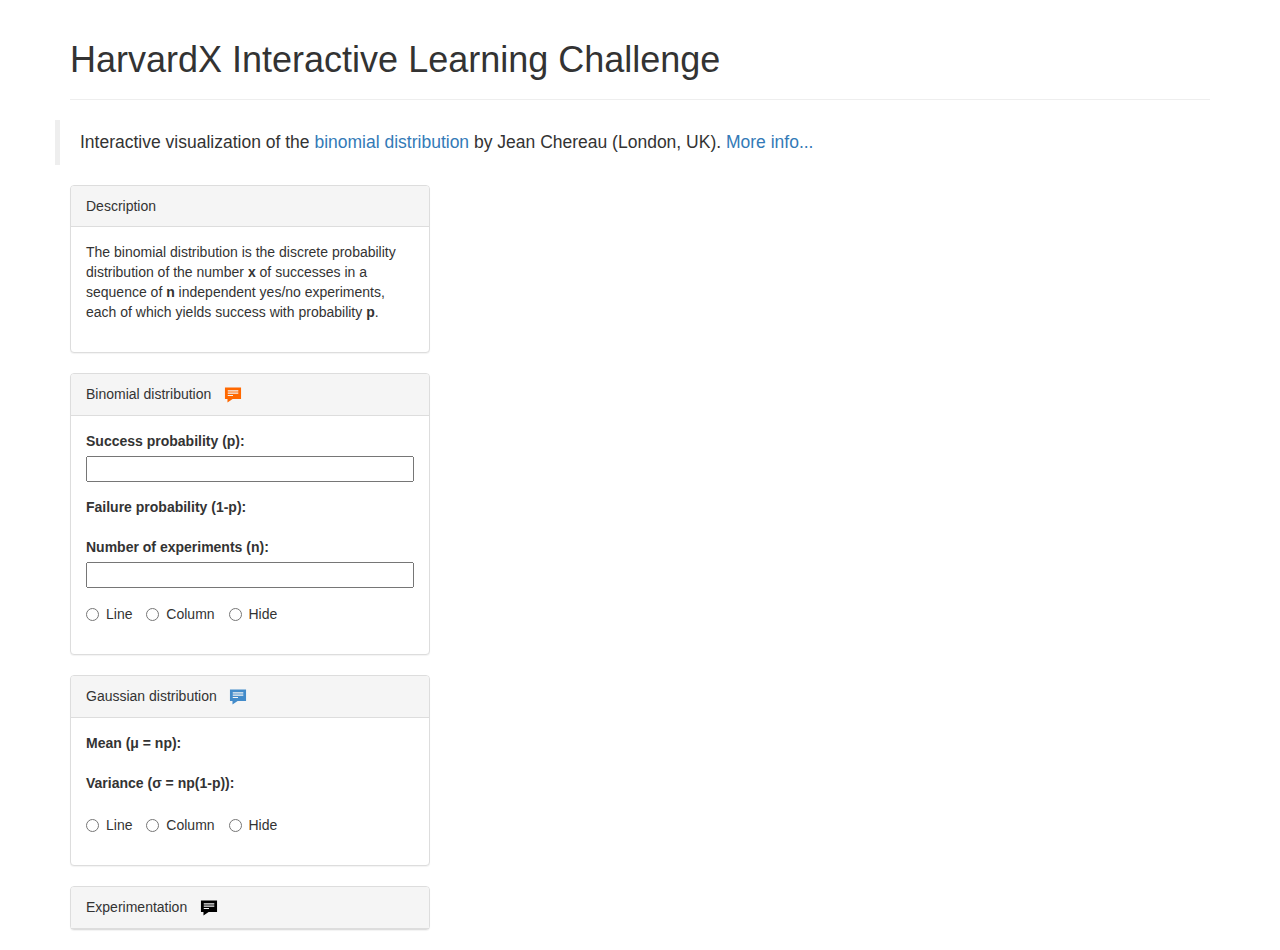
==== projects/harvardx/index.html @ 64bbd00e "Minor changes" ====
<!DOCTYPE html>
<html lang="en">
<head>
    <meta charset="utf-8">
    <meta http-equiv="X-UA-Compatible" content="IE=edge">
    <meta name="viewport" content="width=device-width, initial-scale=1">
    <meta name="author" content="Jean Chereau">
    <meta name="description" content="The binomial distribution is the discrete probability distribution of the number x of successes in a sequence of n independent yes/no experiments, each of which yields success with probability p.">
    <meta name="keywords" content="statistic,probability,binomial,gaussian,distribution,mass,function,cumulative,density,mean,variance">
    <title>HarvardX Interactive Learning Challenge</title>
    <link href="//maxcdn.bootstrapcdn.com/bootstrap/3.2.0/css/bootstrap.min.css" rel="stylesheet" />
    <link href="//cdn.kendostatic.com/2014.2.1008/styles/kendo.common.min.css" rel="stylesheet" />
    <link href="//cdn.kendostatic.com/2014.2.1008/styles/kendo.common-bootstrap.min.css" rel="stylesheet" />
    <link href="//cdn.kendostatic.com/2014.2.1008/styles/kendo.bootstrap.min.css" rel="stylesheet" />
    <link href="//cdn.kendostatic.com/2014.2.1008/styles/kendo.bootstrap.mobile.min.css" rel="stylesheet" />
    <link href="//cdn.kendostatic.com/2014.2.1008/styles/kendo.dataviz.min.css" rel="stylesheet" />
    <link href="//cdn.kendostatic.com/2014.2.1008/styles/kendo.dataviz.bootstrap.min.css" rel="stylesheet" />
    <!-- HTML5 Shim and Respond.js IE8 support of HTML5 elements and media queries -->
    <!-- WARNING: Respond.js doesn't work if you view the page via file:// -->
    <!--[if lt IE 9]>
    <script src="//oss.maxcdn.com/html5shiv/3.7.2/html5shiv.min.js"></script>
    <script src="//oss.maxcdn.com/respond/1.4.2/respond.min.js"></script>
    <![endif]-->
    <script src="//code.jquery.com/jquery-1.11.1.min.js"></script>
    <script src="//maxcdn.bootstrapcdn.com/bootstrap/3.2.0/js/bootstrap.min.js"></script>
    <script src="//cdn.mathjax.org/mathjax/latest/MathJax.js?config=TeX-AMS-MML_HTMLorMML"></script>
    <!-- use http://www.telerik.com/download/custom-download -->
    <script src="//cdn.kendostatic.com/2014.2.1008/js/kendo.core.min.js"></script>
    <script src="//cdn.kendostatic.com/2014.2.1008/js/kendo.data.min.js"></script>
    <script src="//cdn.kendostatic.com/2014.2.1008/js/kendo.binder.min.js"></script>
    <script src="//cdn.kendostatic.com/2014.2.1008/js/kendo.progressbar.min.js"></script>
    <script src="//cdn.kendostatic.com/2014.2.1008/js/kendo.userevents.min.js"></script>
    <script src="//cdn.kendostatic.com/2014.2.1008/js/kendo.draganddrop.min.js"></script>
    <script src="//cdn.kendostatic.com/2014.2.1008/js/kendo.slider.min.js"></script>
    <!--script src="//cdn.kendostatic.com/2014.2.1008/js/kendo.popup.min.js"></script>
    <script src="//cdn.kendostatic.com/2014.2.1008/js/kendo.tooltip.min.js"></script-->
    <script src="//cdn.kendostatic.com/2014.2.1008/js/kendo.dataviz.core.min.js"></script>
    <script src="//cdn.kendostatic.com/2014.2.1008/js/kendo.dataviz.canvas.min.js"></script>
    <script src="//cdn.kendostatic.com/2014.2.1008/js/kendo.dataviz.svg.min.js"></script>
    <script src="//cdn.kendostatic.com/2014.2.1008/js/kendo.dataviz.themes.min.js"></script>
    <script src="//cdn.kendostatic.com/2014.2.1008/js/kendo.dataviz.chart.min.js"></script>
    <script src="//cdn.kendostatic.com/2014.2.1008/js/kendo.dataviz.vml.min.js"></script>
    <!--script src="//cdn.kendostatic.com/2014.2.1008/js/kendo.all.min.js"></script-->
    <script src="main.js"></script>
    <style>
        /*See http://css-tricks.com/svg-sprites-use-better-icon-fonts/ */
        .hide {
            display: none;
        }
        .icon-tooltip {
            display: inline-block;
            width: 20px;
            height: 20px;
            vertical-align: middle;
        }
        .binomial {
            fill: #ff6800;
        }
        .gaussian {
            fill: #428BCA;
        }
        .experimentation {
            fill: #000000;
        }
        .panel-heading a {
            cursor: pointer;
            outline: none;
        }
    </style>
</head>
<body>
<svg xmlns="http://www.w3.org/2000/svg" class="hide">
    <defs>
        <g id="icon-tooltip">
            <path id="speech-bubble-11-icon" d="M50,64.991v293.682h64.501v88.336l131.978-88.336H462V64.991H50z M256,283.567H121.841v-30H256 V283.567z M391.841,223.567h-270v-30h270V223.567z M391.841,163.567h-270v-30h270V163.567z"/>
         </g>
    </defs>
</svg>
<div class="container">
    <div class="page-header">
        <h1>HarvardX Interactive Learning Challenge</h1>
    </div>
    <div class="row">
        <blockquote>
            <p>Interactive visualization of the <a href="//en.wikipedia.org/wiki/Binomial_distribution">binomial distribution</a> by Jean Chereau (London, UK). <a href="//databits.io/challenges">More info...</a></p>
        </blockquote>
    </div>
    <div class="row">
        <div class="col-sm-4 area">
            <div id="description" class="panel panel-default">
                <div class="panel-heading">Description</div>
                <div class="panel-body k-content">
                    <div class="form-group">
                        <p>The binomial distribution is the discrete probability distribution of the number <strong>x</strong> of successes in a sequence of <strong>n</strong> independent yes/no experiments, each of which yields success with probability <strong>p</strong>.</p>
                    </div>
                    <div class="form-group">
                        <p><div id="progress" data-role="progressbar" data-type="percent" data-animation="false" data-bind="value:progress"  style="width:100%"></div></p>
                    </div>
                </div>
            </div>
            <div id="binomial" class="panel panel-default">
                <div class="panel-heading">
                    <span>Binomial distribution</span>&nbsp;&nbsp;
                    <a tabindex="0" title="Binomial formula">
                        <svg viewBox="0 0 512 512" class="icon-tooltip binomial" xmlns="http://www.w3.org/2000/svg" xmlns:xlink="http://www.w3.org/1999/xlink">
                            <use xlink:href="#icon-tooltip"></use>
                        </svg>
                        <div class="hide">
                            <div class="content">
                                <p>The orange series on the charts are calculated using the following formula:</p>
                                <span class="MathJax_Preview">[P(X=x) = {n \choose x} p^x (1-p)^{n-x}]</span>
                                <script type="math/tex; mode=display">P(X=x) = {n \choose x} p^x (1-p)^{n-x}</script>
                            </div>
                        </div>
                    </a>
                </div>
                <div class="panel-body k-content">
                    <form role="form">
                        <div class="form-group">
                            <label for="sp">Success probability (p): </label>
                            <span class="form-control-static" data-bind="text:$sp"></span>
                            <p><input id="sp" type="number" data-min="0" data-max="1" data-small-step="0.01" data-large-step="0.1" data-tick-placement="none" data-role="slider" data-bind="value:sp, events:{change:redraw}" style="width:100%"></p>
                        </div>
                        <div class="form-group">
                            <label for="fp">Failure probability (1-p): </label>
                            <span id="fp" class="form-control-static" data-bind="text:$fp"></span>
                        </div>
                        <div class="form-group">
                            <label for="d">Number of experiments (n): </label>
                            <span class="form-control-static" data-bind="text:nex"></span>
                            <p><input id="d" type="number" data-min="1" data-max="150" data-small-step="1" data-large-step="10" data-tick-placement="none" data-role="slider" data-bind="value:nex, events:{change:redraw}" style="width:100%"></p>
                        </div>
                        <div class="form-group">
                            <label class="radio-inline">
                                <input type="radio" name="binType" value="line" data-bind="checked:binType,events:{change:redraw}"> Line
                            </label>
                            <label class="radio-inline">
                                <input type="radio" name="binType" value="column" data-bind="checked:binType,events:{change:redraw}"> Column
                            </label>
                            <label class="radio-inline">
                                <input type="radio" name="binType" value="hide" data-bind="checked:binType,events:{change:redraw}"> Hide
                            </label>
                        </div>
                    </form>
                </div>
            </div>
            <div id="Gaussian" class="panel panel-default">
                <div class="panel-heading">
                    <span>Gaussian distribution</span>&nbsp;&nbsp;
                    <a tabindex="0" title="Gaussian formula">
                        <svg viewBox="0 0 512 512" class="icon-tooltip gaussian" xmlns="http://www.w3.org/2000/svg" xmlns:xlink="http://www.w3.org/1999/xlink">
                            <use xlink:href="#icon-tooltip"></use>
                        </svg>
                        <div class="hide">
                            <div class="content">
                                <p>The blue series on the charts are calculated using the following formula, where &mu; = np and &sigma; = np(1-p):</p>
                                <span class="MathJax_Preview">[P(X=x) = { 1 \over {\sigma \sqrt {2\pi}} } e^{ - (x-\mu)^2 \over 2\sigma^2 }]</span>
                                <script type="math/tex; mode=display">P(X=x) = { 1 \over {\sigma \sqrt {2\pi}} } e^{ - (x-\mu)^2 \over 2\sigma^2 }</script>
                            </div>
                        </div>
                    </a>
                </div>
                <div class="panel-body k-content">
                    <form role="form">
                        <div class="form-group">
                            <label for="m">Mean (&mu; = np): </label>
                            <span id="m" class="form-control-static" data-bind="text:mean"></span>
                        </div>
                        <div class="form-group">
                            <label for="v">Variance (&sigma; = np(1-p)): </label>
                            <span id="v" class="form-control-static" data-bind="text:variance"></span>
                        </div>
                        <div class="form-group">
                            <label class="radio-inline">
                                <input type="radio" name="gauType" value="line" data-bind="checked:gauType,events:{change:redraw}"> Line
                            </label>
                            <label class="radio-inline">
                                <input type="radio" name="gauType" value="column" data-bind="checked:gauType,events:{change:redraw}"> Column
                            </label>
                            <label class="radio-inline">
                                <input type="radio" name="gauType" value="hide" data-bind="checked:gauType,events:{change:redraw}"> Hide
                            </label>
                        </div>
                    </form>
                </div>
            </div>
            <div id="Experimentation" class="panel panel-default">
                <div class="panel-heading">
                    <span>Experimentation</span>&nbsp;&nbsp;
                    <a tabindex="0" title="Experimentation data points">
                        <svg viewBox="0 0 512 512" class="icon-tooltip experimentation" xmlns="http://www.w3.org/2000/svg" xmlns:xlink="http://www.w3.org/1999/xlink">
                            <use xlink:href="#icon-tooltip"></use>
                        </svg>
                        <div class="hide">
                            <div class="content">
                                <p>The black series on the charts are built from repeating sets of <strong>n</strong> yes/no experiments,
                                    where each experiment consists in getting a random number between 0 and 1 using the Math.random JavaScript function
                                    and a success consists in getting a number below the success probability <strong>p</strong>.</p>
                                <!--p>A data point at coordinate <strong>x</strong> represents the number of cases where a set of <strong>n</strong> yes/no experiments
                                    has yielded x successes divided by the total number of cases (repetitions).</p--s>
                            </div>
                        </div>
                    </a>
                </div>
                <div class="panel-body k-content">
                    <form role="form">
                        <div class="form-group">
                            <label for="t">Number of times to run the n experiments: </label>
                            <span class="form-control-static" data-bind="text:t"></span>
                            <p><input id="t" type="number" data-min="1" data-max="10000" data-small-step="1" data-large-step="100" data-tick-placement="none" data-role="slider" data-bind="value:t, events:{change:redraw}" style="width:100%"></p>
                        </div>
                        <div class="form-group">
                            <label class="radio-inline">
                                <input type="radio" name="expType" value="line" data-bind="checked:expType,events:{change:redraw}"> Line
                            </label>
                            <label class="radio-inline">
                                <input type="radio" name="expType" value="column" data-bind="checked:expType,events:{change:redraw}"> Column
                            </label>
                            <label class="radio-inline">
                                <input type="radio" name="expType" value="hide" data-bind="checked:expType,events:{change:redraw}"> Hide
                            </label>
                        </div>
                    </form>
                </div>
            </div>
        </div>
        <div class="col-sm-8 area">
            <div id="pmf" class="panel panel-default">
                <div class="panel-heading">
                    Probability mass function
                </div>
                <div class="panel-body k-content">
                    <p>The probability mass function (PMF), or just probability function, describes the probability that a real-valued random variable X with a given probability distribution will be found to have a value <strong>equal to x.</strong></p>
                    <div data-role="chart" data-series-defaults="{type:'line',style:'smooth'}" data-series="[{name:'Experimentation',field:'exp',color:'#000000'},{name:'Binomial',field:'bin',color:'#FF6800'},{name:'Gaussian',field:'gau',color:'#428BCA'}]" data-category-axis="{field:'sn',title:{text:'Number x of successes in n experiments',font:'12px \'Helvetica Neue\',Helvetica,Arial,sans-serif'}}" data-value-axis="{title:{text:'Probability P(X=x)',font:'12px \'Helvetica Neue\',Helvetica,Arial,sans-serif'}}" data-legend="{position:'top'}" data-tooltip="{visible:true}" data-bind="source:dataSet1"></div>
                </div>
            </div>
            <div id="cdf" class="panel panel-default">
                <div class="panel-heading">
                    Cumulative distribution function
                </div>
                <div class="panel-body k-content">
                    <p>The cumulative distribution function (CDF), or just distribution function, describes the probability that a real-valued random variable X with a given probability distribution will be found to have a value <strong>less than or equal to x.</strong></p>
                    <div data-role="chart" data-series-defaults="{type:'line',style:'smooth'}" data-series="[{name:'Experimentation',field:'exp',color:'#000000'},{name:'Binomial',field:'bin',color:'#FF6800'},{name:'Gaussian',field:'gau',color:'#428BCA'}]" data-category-axis="{field:'sn',title:{text:'Maximum number x of successes in n experiments',font:'12px \'Helvetica Neue\',Helvetica,Arial,sans-serif'}}" data-value-axis="{title:{text:'Probability P(X&le;x)',font:'12px \'Helvetica Neue\',Helvetica,Arial,sans-serif'}}" data-legend="{position:'top'}" data-tooltip="{visible:true}" data-bind="source:dataSet2"></div>
                </div>
            </div>
        </div>
    </div>
</div>
</body>
</html>
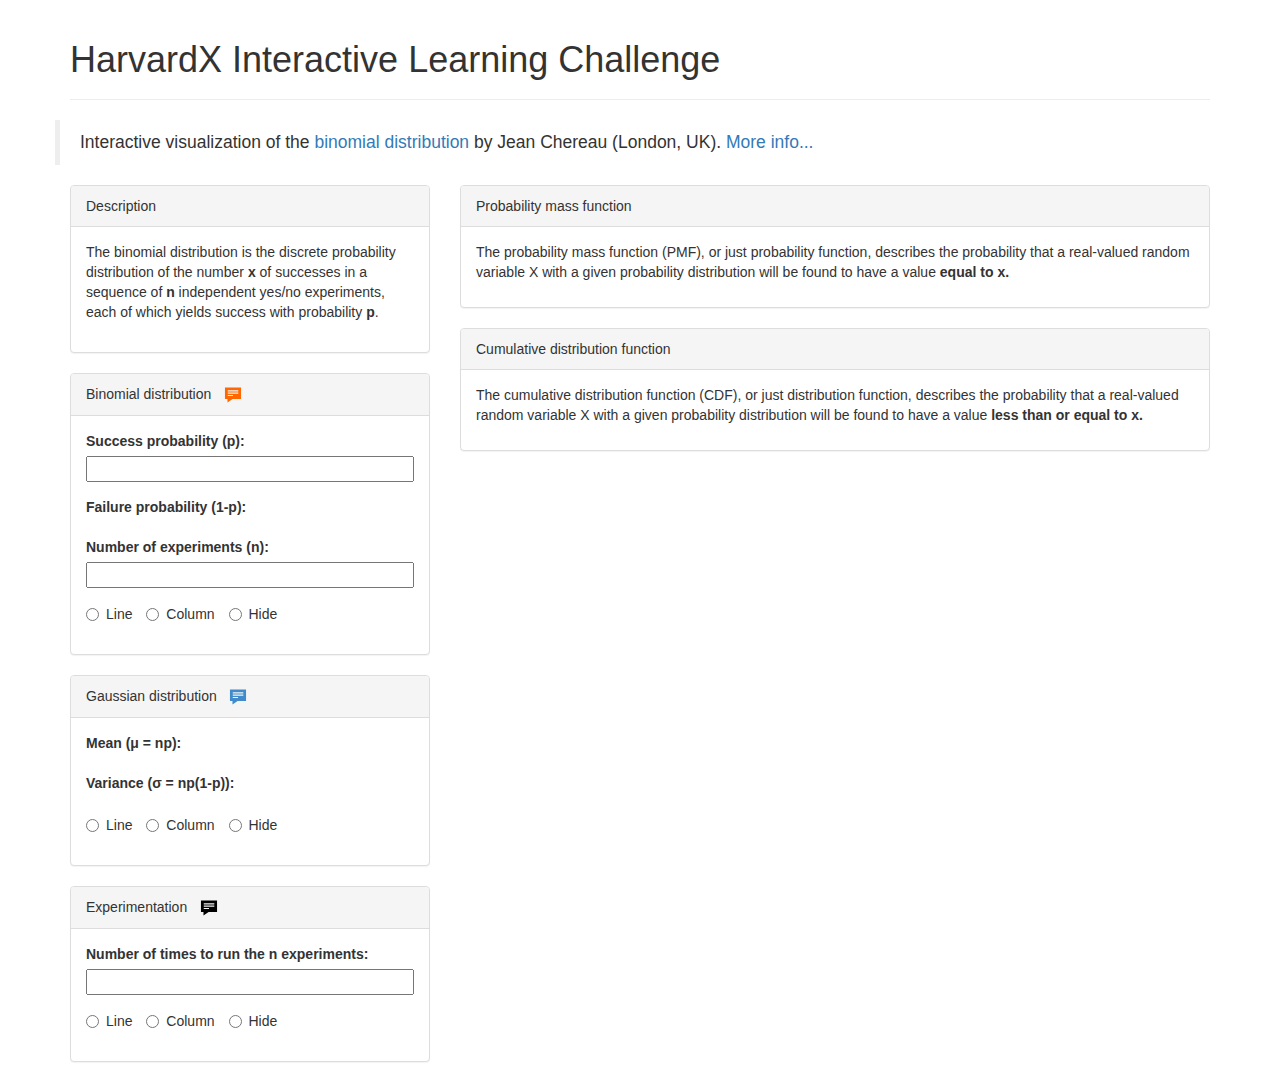
==== commit 2e15e42f: "Minor changes" ====
--- a/projects/harvardx/index.html
+++ b/projects/harvardx/index.html
@@ -197,7 +197,7 @@
                                     where each experiment consists in getting a random number between 0 and 1 using the Math.random JavaScript function
                                     and a success consists in getting a number below the success probability <strong>p</strong>.</p>
                                 <!--p>A data point at coordinate <strong>x</strong> represents the number of cases where a set of <strong>n</strong> yes/no experiments
-                                    has yielded x successes divided by the total number of cases (repetitions).</p--s>
+                                    has yielded x successes divided by the total number of cases (repetitions).</p-->
                             </div>
                         </div>
                     </a>
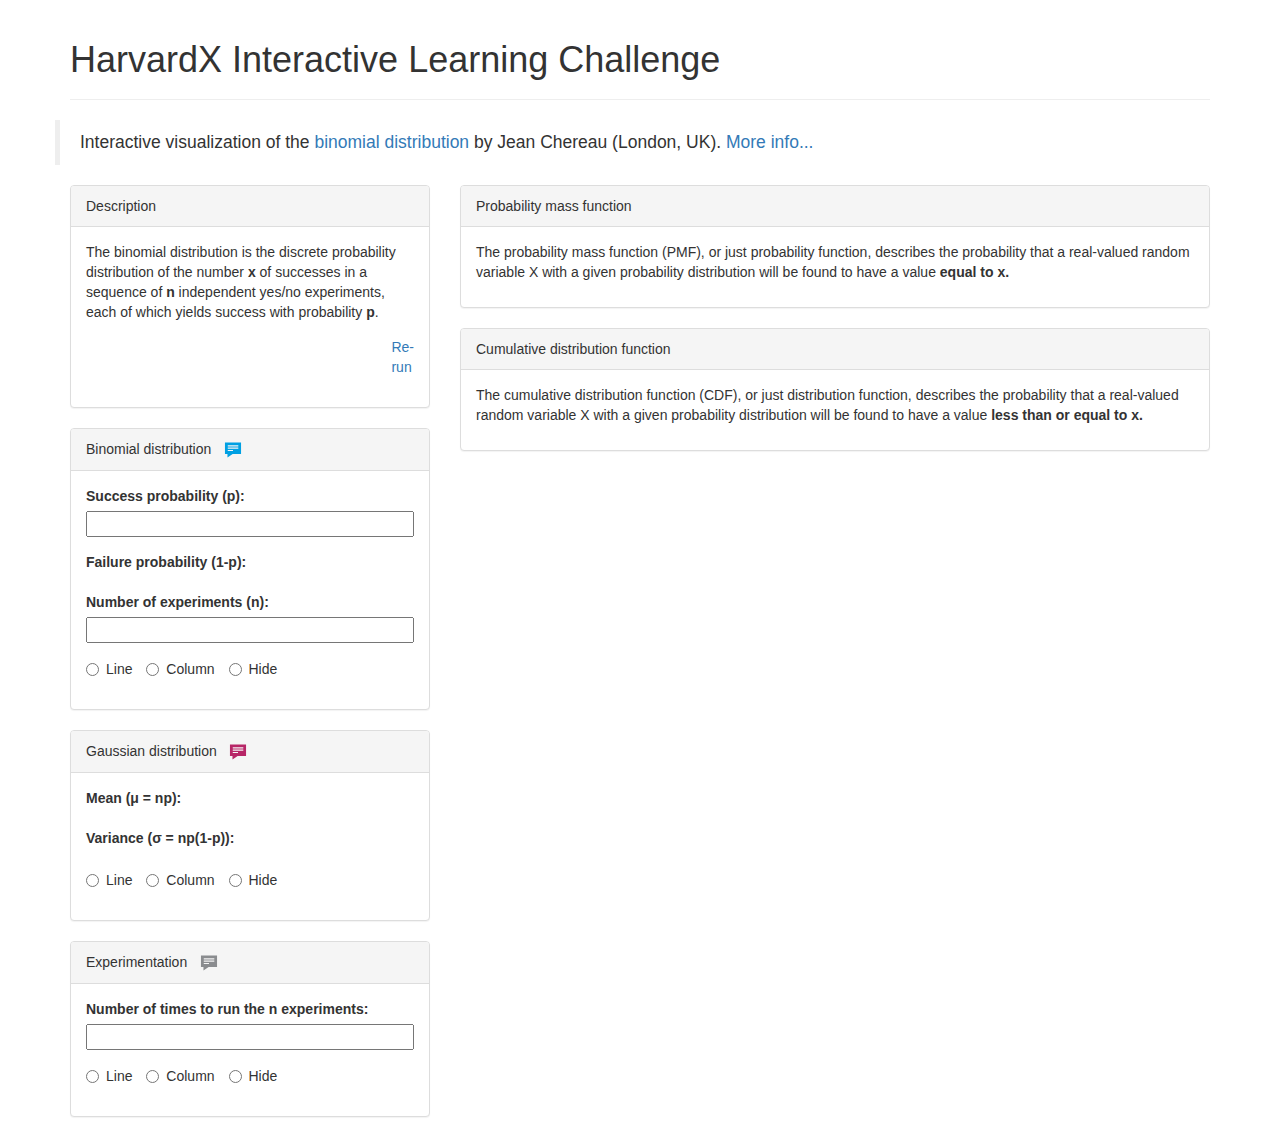
==== commit 678a0106: "Re-run button and new colors" ====
--- a/projects/harvardx/index.html
+++ b/projects/harvardx/index.html
@@ -54,13 +54,13 @@
             vertical-align: middle;
         }
         .binomial {
-            fill: #ff6800;
+            fill: #00A0E3; /*#FF6800;*/
         }
         .gaussian {
-            fill: #428BCA;
+            fill: #B72667; /*#428BCA;*/
         }
         .experimentation {
-            fill: #000000;
+            fill: #8A8C8F; /*#000000;*/
         }
         .panel-heading a {
             cursor: pointer;
@@ -94,7 +94,16 @@
                         <p>The binomial distribution is the discrete probability distribution of the number <strong>x</strong> of successes in a sequence of <strong>n</strong> independent yes/no experiments, each of which yields success with probability <strong>p</strong>.</p>
                     </div>
                     <div class="form-group">
-                        <p><div id="progress" data-role="progressbar" data-type="percent" data-animation="false" data-bind="value:progress"  style="width:100%"></div></p>
+                        <div style="display:table;width:100%;">
+                            <div style="display:table-cell;padding-right:18px;">
+                                <div id="progress" data-role="progressbar" data-type="percent" data-animation="false" data-bind="value:progress"  style="width:100%"></div>
+                            </div>
+                            <div class="k-slider" style="display:table-cell;width:20px;">
+                                <a class="k-button k-button-increase" data-bind="events:{click:redraw}">
+                                    <span class="k-icon k-i-arrow-e" title="Re-run">Re-run</span>
+                                </a>
+                            </div>
+                        </div>
                     </div>
                 </div>
             </div>
@@ -231,7 +240,7 @@
                 </div>
                 <div class="panel-body k-content">
                     <p>The probability mass function (PMF), or just probability function, describes the probability that a real-valued random variable X with a given probability distribution will be found to have a value <strong>equal to x.</strong></p>
-                    <div data-role="chart" data-series-defaults="{type:'line',style:'smooth'}" data-series="[{name:'Experimentation',field:'exp',color:'#000000'},{name:'Binomial',field:'bin',color:'#FF6800'},{name:'Gaussian',field:'gau',color:'#428BCA'}]" data-category-axis="{field:'sn',title:{text:'Number x of successes in n experiments',font:'12px \'Helvetica Neue\',Helvetica,Arial,sans-serif'}}" data-value-axis="{title:{text:'Probability P(X=x)',font:'12px \'Helvetica Neue\',Helvetica,Arial,sans-serif'}}" data-legend="{position:'top'}" data-tooltip="{visible:true}" data-bind="source:dataSet1"></div>
+                    <div data-role="chart" data-theme="bootstrap" data-series-defaults="{type:'line',style:'smooth'}" data-series="[{name:'Experimentation',field:'exp',color:'#8A8C8F'},{name:'Binomial',field:'bin',color:'#00A0E3'},{name:'Gaussian',field:'gau',color:'#B72667'}]" data-category-axis="{field:'sn',title:{text:'Number x of successes in n experiments',font:'12px \'Helvetica Neue\',Helvetica,Arial,sans-serif'}}" data-value-axis="{title:{text:'Probability P(X=x)',font:'12px \'Helvetica Neue\',Helvetica,Arial,sans-serif'}}" data-legend="{position:'top'}" data-tooltip="{visible:true}" data-bind="source:dataSet1"></div>
                 </div>
             </div>
             <div id="cdf" class="panel panel-default">
@@ -240,7 +249,7 @@
                 </div>
                 <div class="panel-body k-content">
                     <p>The cumulative distribution function (CDF), or just distribution function, describes the probability that a real-valued random variable X with a given probability distribution will be found to have a value <strong>less than or equal to x.</strong></p>
-                    <div data-role="chart" data-series-defaults="{type:'line',style:'smooth'}" data-series="[{name:'Experimentation',field:'exp',color:'#000000'},{name:'Binomial',field:'bin',color:'#FF6800'},{name:'Gaussian',field:'gau',color:'#428BCA'}]" data-category-axis="{field:'sn',title:{text:'Maximum number x of successes in n experiments',font:'12px \'Helvetica Neue\',Helvetica,Arial,sans-serif'}}" data-value-axis="{title:{text:'Probability P(X&le;x)',font:'12px \'Helvetica Neue\',Helvetica,Arial,sans-serif'}}" data-legend="{position:'top'}" data-tooltip="{visible:true}" data-bind="source:dataSet2"></div>
+                    <div data-role="chart" data-theme="bootstrap" data-series-defaults="{type:'line',style:'smooth'}" data-series="[{name:'Experimentation',field:'exp',color:'#8A8C8F'},{name:'Binomial',field:'bin',color:'#00A0E3'},{name:'Gaussian',field:'gau',color:'#B72667'}]" data-category-axis="{field:'sn',title:{text:'Maximum number x of successes in n experiments',font:'12px \'Helvetica Neue\',Helvetica,Arial,sans-serif'}}" data-value-axis="{title:{text:'Probability P(X&le;x)',font:'12px \'Helvetica Neue\',Helvetica,Arial,sans-serif'}}" data-legend="{position:'top'}" data-tooltip="{visible:true}" data-bind="source:dataSet2"></div>
                 </div>
             </div>
         </div>
